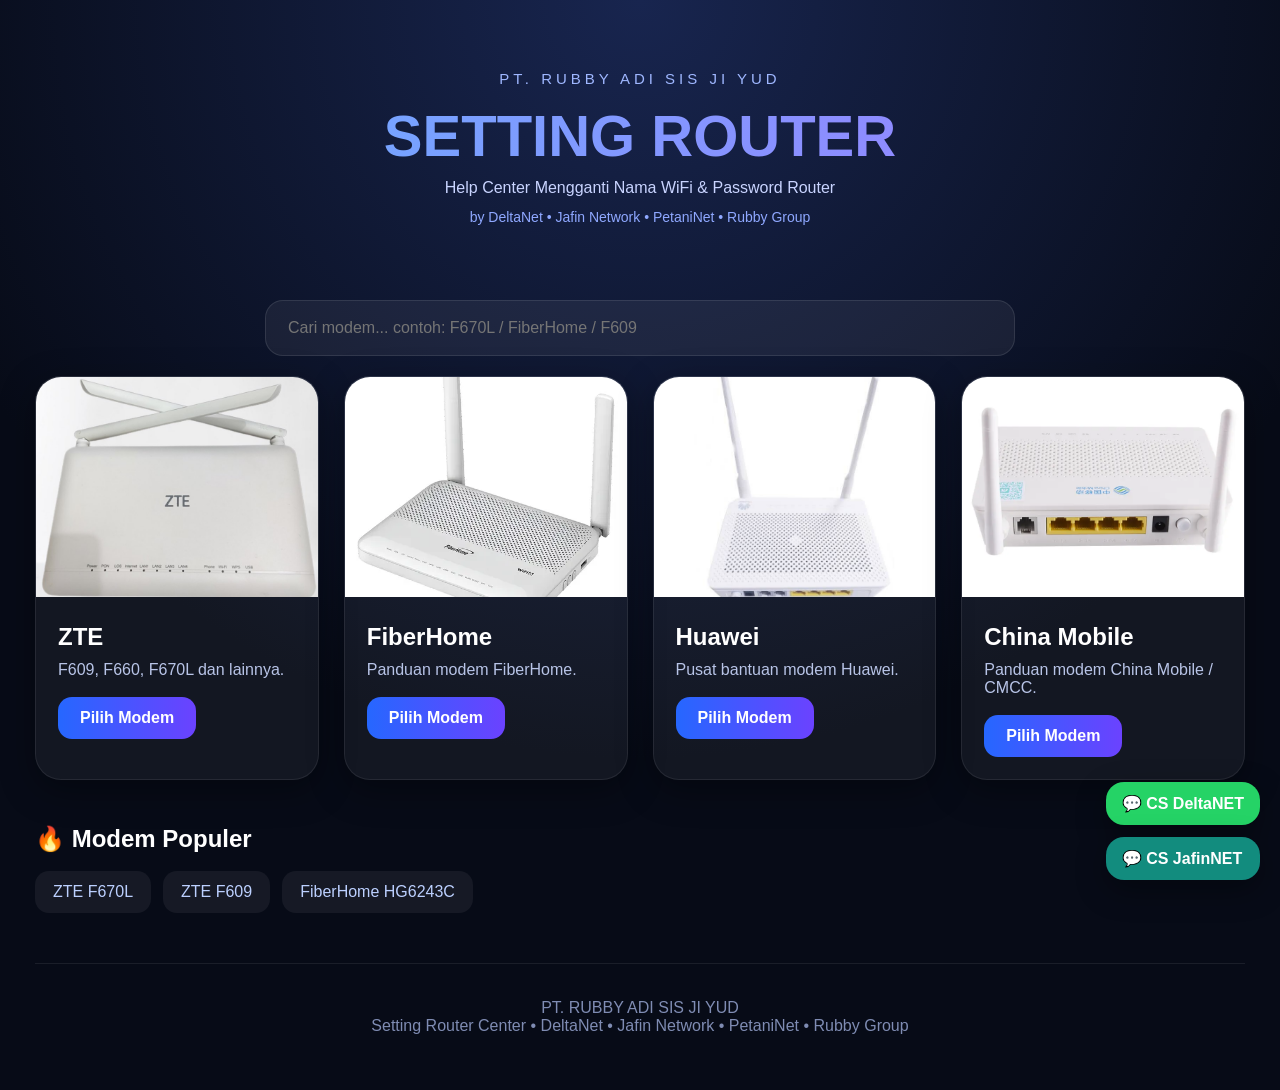
==== index.html @ 191fe4ec "Add files via upload" ====
<!doctype html>
<html lang="id">
  <head>
    <meta charset="UTF-8" />
    <meta name="viewport" content="width=device-width, initial-scale=1.0" />
    <title>SETTING ROUTER | Help Center</title>

    <style>
      * {
        margin: 0;
        padding: 0;
        box-sizing: border-box;
        font-family:
          Segoe UI,
          sans-serif;
      }

      body {
        background: #070b17;
        color: #fff;
        background-image: radial-gradient(circle at top, #18254f, #070b17 60%);
      }

      .header {
        text-align: center;
        padding: 70px 20px 35px;
      }

      .company {
        font-size: 15px;
        letter-spacing: 4px;
        color: #9fb7ff;
        margin-bottom: 15px;
      }

      .hero {
        font-size: 58px;
        font-weight: 800;
        background: linear-gradient(90deg, #66b3ff, #9f7bff);
        -webkit-background-clip: text;
        -webkit-text-fill-color: transparent;
      }

      .sub {
        color: #c9d4ff;
        margin-top: 10px;
      }
      .brandby {
        color: #8fa8ff;
        font-size: 14px;
        margin-top: 12px;
      }

      .container {
        max-width: 1250px;
        margin: auto;
        padding: 20px;
      }

      .searchbox {
        max-width: 750px;
        margin: 20px auto;
      }
      .searchbox input {
        width: 100%;
        padding: 18px 22px;
        border-radius: 18px;
        border: 1px solid rgba(255, 255, 255, 0.1);
        background: rgba(255, 255, 255, 0.06);
        color: #fff;
        font-size: 16px;
        outline: none;
      }

      .results {
        max-width: 750px;
        margin: 15px auto 35px;
        display: none;
        background: rgba(255, 255, 255, 0.05);
        border-radius: 20px;
        overflow: hidden;
      }
      .result-item {
        padding: 16px 20px;
        border-bottom: 1px solid rgba(255, 255, 255, 0.08);
      }
      .result-item a {
        color: #fff;
        text-decoration: none;
      }

      .cards {
        display: grid;
        grid-template-columns: repeat(auto-fit, minmax(260px, 1fr));
        gap: 25px;
      }

      .card {
        background: rgba(255, 255, 255, 0.05);
        border: 1px solid rgba(255, 255, 255, 0.08);
        border-radius: 26px;
        overflow: hidden;
        transition: 0.35s;
        box-shadow: 0 10px 35px rgba(0, 0, 0, 0.35);
      }
      .card:hover {
        transform: translateY(-8px);
      }

      .card img {
        width: 100%;
        height: 220px;
        object-fit: cover;
      }

      .content {
        padding: 22px;
      }
      .content h3 {
        font-size: 24px;
        margin-bottom: 10px;
      }
      .content p {
        color: #b8c4e7;
        margin-bottom: 18px;
      }

      .btn {
        display: inline-block;
        padding: 12px 22px;
        border-radius: 14px;
        color: #fff;
        text-decoration: none;
        background: linear-gradient(90deg, #2667ff, #6b42ff);
        font-weight: 700;
      }

      .popular {
        margin: 45px 0;
      }
      .popular h2 {
        margin-bottom: 18px;
      }
      .popular-list {
        display: flex;
        flex-wrap: wrap;
        gap: 12px;
      }
      .tag {
        padding: 12px 18px;
        background: rgba(255, 255, 255, 0.06);
        border-radius: 14px;
        color: #bcd0ff;
      }

      .footer {
        margin-top: 50px;
        text-align: center;
        padding: 35px;
        color: #7f8cb3;
        border-top: 1px solid rgba(255, 255, 255, 0.08);
      }
    </style>
  </head>
  <body>
    <div class="header">
      <div class="company">PT. RUBBY ADI SIS JI YUD</div>
      <div class="hero">SETTING ROUTER</div>
      <div class="sub">Help Center Mengganti Nama WiFi & Password Router</div>
      <div class="brandby">
        by DeltaNet • Jafin Network • PetaniNet • Rubby Group
      </div>
    </div>

    <div class="container">
      <div class="searchbox">
        <input
          type="text"
          id="globalSearch"
          placeholder="Cari modem... contoh: F670L / FiberHome / F609"
        />
      </div>

      <div class="results" id="results"></div>

      <div class="cards">
        <div class="card">
          <img src="images/ZTE-ZXHN-F609.jpg" />
          <div class="content">
            <h3>ZTE</h3>
            <p>F609, F660, F670L dan lainnya.</p>
            <a class="btn" href="zte.html">Pilih Modem</a>
          </div>
        </div>

        <div class="card">
          <img src="images/fiberhome.png" />
          <div class="content">
            <h3>FiberHome</h3>
            <p>Panduan modem FiberHome.</p>
            <a class="btn" href="fiberhome.html">Pilih Modem</a>
          </div>
        </div>

        <div class="card">
          <img src="images/huawei.png" />
          <div class="content">
            <h3>Huawei</h3>
            <p>Pusat bantuan modem Huawei.</p>
            <a class="btn" href="huawei.html">Pilih Modem</a>
          </div>
        </div>

        <div class="card">
          <img src="images/chinamobile.png" />
          <div class="content">
            <h3>China Mobile</h3>
            <p>Panduan modem China Mobile / CMCC.</p>
            <a class="btn" href="chinamobile.html">Pilih Modem</a>
          </div>
        </div>
      </div>

      <div class="popular">
        <h2>🔥 Modem Populer</h2>
        <div class="popular-list">
          <div class="tag">ZTE F670L</div>
          <div class="tag">ZTE F609</div>
          <div class="tag">FiberHome HG6243C</div>
        </div>
      </div>

      <div class="footer">
        <p>PT. RUBBY ADI SIS JI YUD</p>
        <p>
          Setting Router Center • DeltaNet • Jafin Network • PetaniNet • Rubby
          Group
        </p>
      </div>
    </div>

    <script>
      const modems = [
        { brand: "ZTE", model: "F609", link: "zte-f609.html" },
        { brand: "ZTE", model: "F660", link: "zte-f660.html" },
        { brand: "ZTE", model: "F670L", link: "zte670l.html" },
      ];

      const input = document.getElementById("globalSearch");
      const results = document.getElementById("results");

      input.addEventListener("keyup", () => {
        const q = input.value.toLowerCase();
        results.innerHTML = "";

        if (!q) {
          results.style.display = "none";
          return;
        }

        const found = modems.filter((m) =>
          (m.brand + " " + m.model).toLowerCase().includes(q),
        );

        results.style.display = "block";

        if (found.length === 0) {
          results.innerHTML =
            '<div class="result-item">Modem belum tersedia. Hubungi CS WhatsApp.</div>';
          return;
        }

        found.forEach((m) => {
          results.innerHTML += `<div class='result-item'><a href='${m.link}'>${m.brand} ${m.model}</a></div>`;
        });
      });
    </script>

    <script src="floating-wa.js"></script>
  </body>
</html>
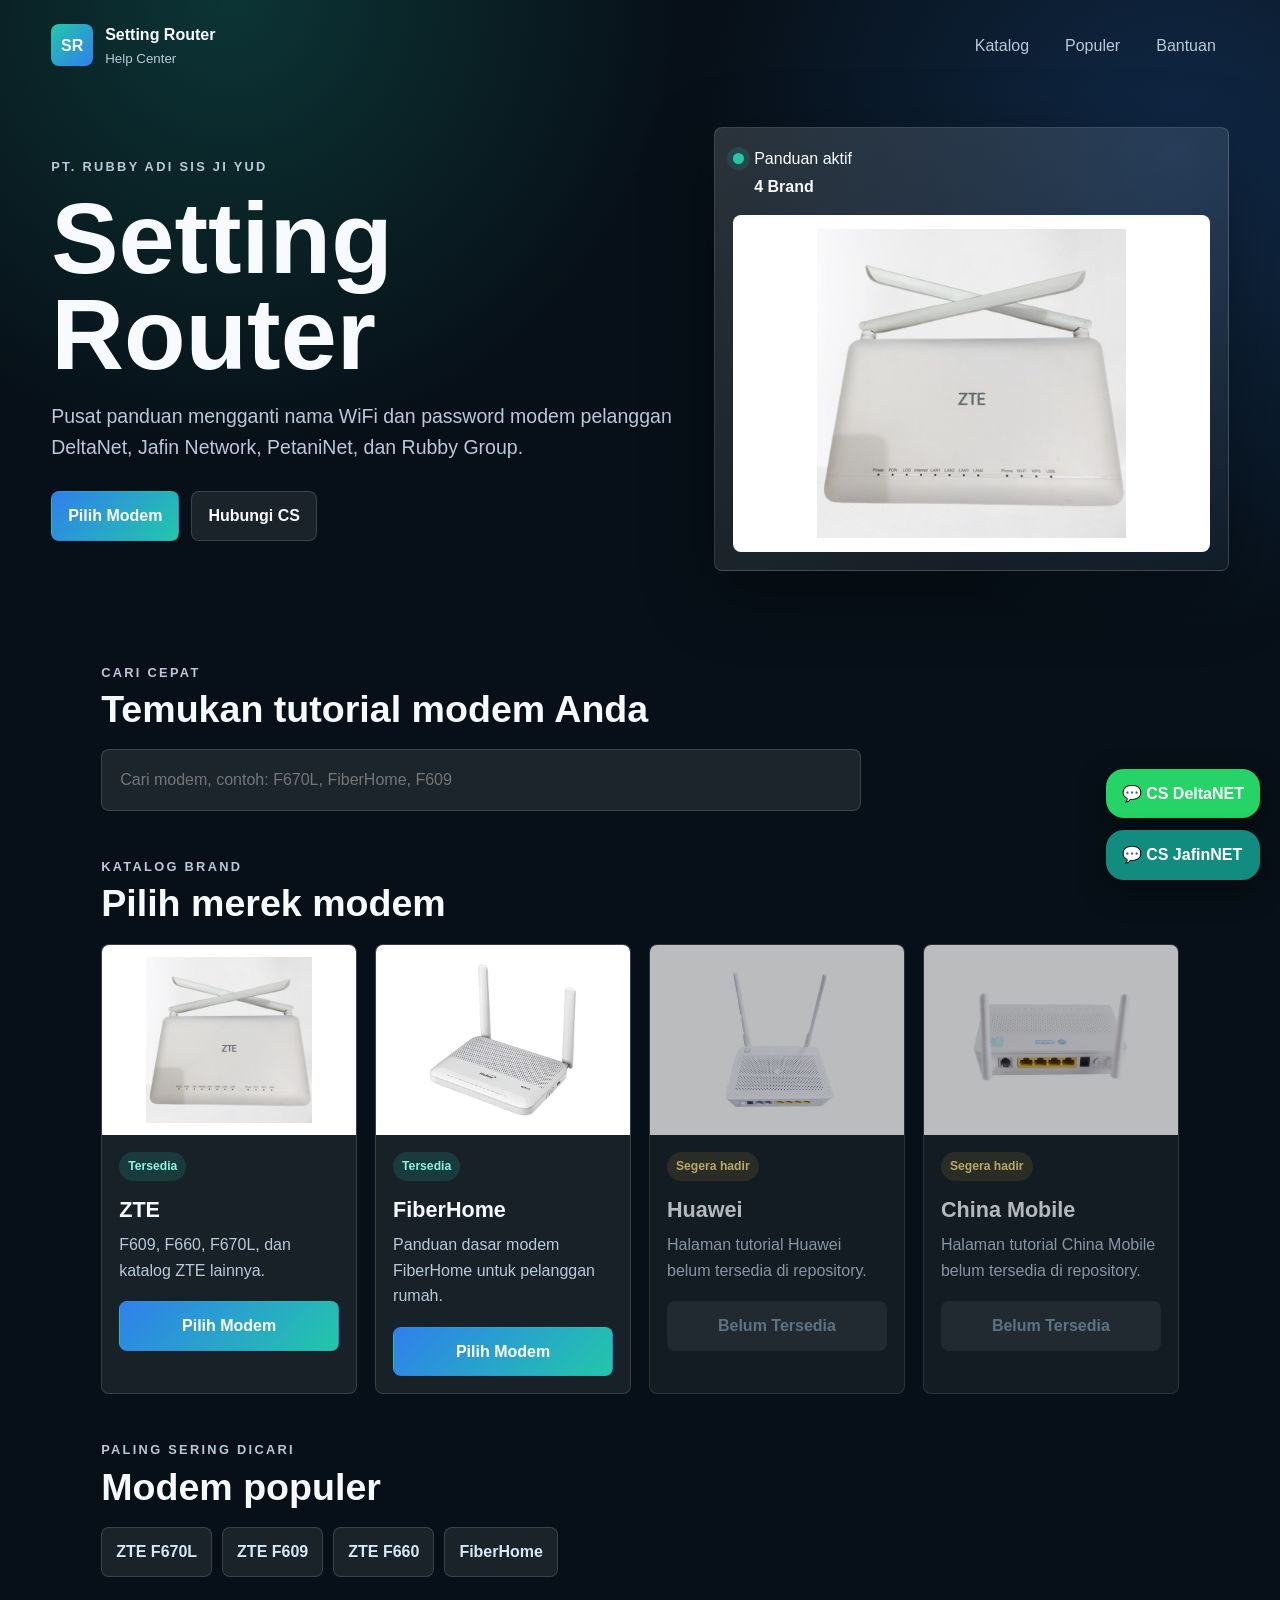
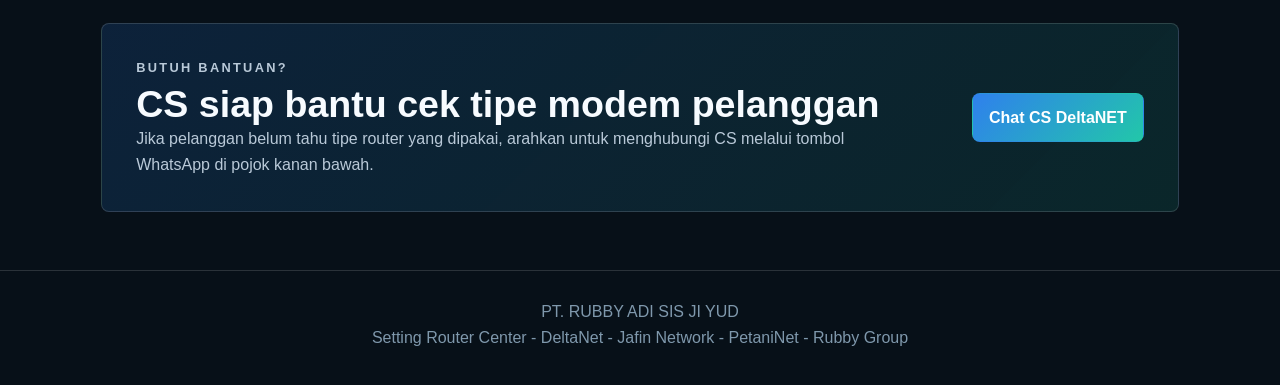
==== commit bca0df77: "Rebuild home index page" ====
--- a/index.html
+++ b/index.html
@@ -1,281 +1,170 @@
-<!doctype html>
-<html lang="id">
-  <head>
-    <meta charset="UTF-8" />
-    <meta name="viewport" content="width=device-width, initial-scale=1.0" />
-    <title>SETTING ROUTER | Help Center</title>
-
-    <style>
-      * {
-        margin: 0;
-        padding: 0;
-        box-sizing: border-box;
-        font-family:
-          Segoe UI,
-          sans-serif;
-      }
-
-      body {
-        background: #070b17;
-        color: #fff;
-        background-image: radial-gradient(circle at top, #18254f, #070b17 60%);
-      }
-
-      .header {
-        text-align: center;
-        padding: 70px 20px 35px;
-      }
-
-      .company {
-        font-size: 15px;
-        letter-spacing: 4px;
-        color: #9fb7ff;
-        margin-bottom: 15px;
-      }
-
-      .hero {
-        font-size: 58px;
-        font-weight: 800;
-        background: linear-gradient(90deg, #66b3ff, #9f7bff);
-        -webkit-background-clip: text;
-        -webkit-text-fill-color: transparent;
-      }
-
-      .sub {
-        color: #c9d4ff;
-        margin-top: 10px;
-      }
-      .brandby {
-        color: #8fa8ff;
-        font-size: 14px;
-        margin-top: 12px;
-      }
-
-      .container {
-        max-width: 1250px;
-        margin: auto;
-        padding: 20px;
-      }
-
-      .searchbox {
-        max-width: 750px;
-        margin: 20px auto;
-      }
-      .searchbox input {
-        width: 100%;
-        padding: 18px 22px;
-        border-radius: 18px;
-        border: 1px solid rgba(255, 255, 255, 0.1);
-        background: rgba(255, 255, 255, 0.06);
-        color: #fff;
-        font-size: 16px;
-        outline: none;
-      }
-
-      .results {
-        max-width: 750px;
-        margin: 15px auto 35px;
-        display: none;
-        background: rgba(255, 255, 255, 0.05);
-        border-radius: 20px;
-        overflow: hidden;
-      }
-      .result-item {
-        padding: 16px 20px;
-        border-bottom: 1px solid rgba(255, 255, 255, 0.08);
-      }
-      .result-item a {
-        color: #fff;
-        text-decoration: none;
-      }
-
-      .cards {
-        display: grid;
-        grid-template-columns: repeat(auto-fit, minmax(260px, 1fr));
-        gap: 25px;
-      }
-
-      .card {
-        background: rgba(255, 255, 255, 0.05);
-        border: 1px solid rgba(255, 255, 255, 0.08);
-        border-radius: 26px;
-        overflow: hidden;
-        transition: 0.35s;
-        box-shadow: 0 10px 35px rgba(0, 0, 0, 0.35);
-      }
-      .card:hover {
-        transform: translateY(-8px);
-      }
-
-      .card img {
-        width: 100%;
-        height: 220px;
-        object-fit: cover;
-      }
-
-      .content {
-        padding: 22px;
-      }
-      .content h3 {
-        font-size: 24px;
-        margin-bottom: 10px;
-      }
-      .content p {
-        color: #b8c4e7;
-        margin-bottom: 18px;
-      }
-
-      .btn {
-        display: inline-block;
-        padding: 12px 22px;
-        border-radius: 14px;
-        color: #fff;
-        text-decoration: none;
-        background: linear-gradient(90deg, #2667ff, #6b42ff);
-        font-weight: 700;
-      }
-
-      .popular {
-        margin: 45px 0;
-      }
-      .popular h2 {
-        margin-bottom: 18px;
-      }
-      .popular-list {
-        display: flex;
-        flex-wrap: wrap;
-        gap: 12px;
-      }
-      .tag {
-        padding: 12px 18px;
-        background: rgba(255, 255, 255, 0.06);
-        border-radius: 14px;
-        color: #bcd0ff;
-      }
-
-      .footer {
-        margin-top: 50px;
-        text-align: center;
-        padding: 35px;
-        color: #7f8cb3;
-        border-top: 1px solid rgba(255, 255, 255, 0.08);
-      }
-    </style>
-  </head>
-  <body>
-    <div class="header">
-      <div class="company">PT. RUBBY ADI SIS JI YUD</div>
-      <div class="hero">SETTING ROUTER</div>
-      <div class="sub">Help Center Mengganti Nama WiFi & Password Router</div>
-      <div class="brandby">
-        by DeltaNet • Jafin Network • PetaniNet • Rubby Group
-      </div>
-    </div>
-
-    <div class="container">
-      <div class="searchbox">
-        <input
-          type="text"
-          id="globalSearch"
-          placeholder="Cari modem... contoh: F670L / FiberHome / F609"
-        />
-      </div>
-
-      <div class="results" id="results"></div>
-
-      <div class="cards">
-        <div class="card">
-          <img src="images/ZTE-ZXHN-F609.jpg" />
-          <div class="content">
-            <h3>ZTE</h3>
-            <p>F609, F660, F670L dan lainnya.</p>
-            <a class="btn" href="zte.html">Pilih Modem</a>
-          </div>
-        </div>
-
-        <div class="card">
-          <img src="images/fiberhome.png" />
-          <div class="content">
-            <h3>FiberHome</h3>
-            <p>Panduan modem FiberHome.</p>
-            <a class="btn" href="fiberhome.html">Pilih Modem</a>
-          </div>
-        </div>
-
-        <div class="card">
-          <img src="images/huawei.png" />
-          <div class="content">
-            <h3>Huawei</h3>
-            <p>Pusat bantuan modem Huawei.</p>
-            <a class="btn" href="huawei.html">Pilih Modem</a>
-          </div>
-        </div>
-
-        <div class="card">
-          <img src="images/chinamobile.png" />
-          <div class="content">
-            <h3>China Mobile</h3>
-            <p>Panduan modem China Mobile / CMCC.</p>
-            <a class="btn" href="chinamobile.html">Pilih Modem</a>
-          </div>
-        </div>
-      </div>
-
-      <div class="popular">
-        <h2>🔥 Modem Populer</h2>
-        <div class="popular-list">
-          <div class="tag">ZTE F670L</div>
-          <div class="tag">ZTE F609</div>
-          <div class="tag">FiberHome HG6243C</div>
-        </div>
-      </div>
-
-      <div class="footer">
-        <p>PT. RUBBY ADI SIS JI YUD</p>
-        <p>
-          Setting Router Center • DeltaNet • Jafin Network • PetaniNet • Rubby
-          Group
-        </p>
-      </div>
-    </div>
-
-    <script>
-      const modems = [
-        { brand: "ZTE", model: "F609", link: "zte-f609.html" },
-        { brand: "ZTE", model: "F660", link: "zte-f660.html" },
-        { brand: "ZTE", model: "F670L", link: "zte670l.html" },
-      ];
-
-      const input = document.getElementById("globalSearch");
-      const results = document.getElementById("results");
-
-      input.addEventListener("keyup", () => {
-        const q = input.value.toLowerCase();
-        results.innerHTML = "";
-
-        if (!q) {
-          results.style.display = "none";
-          return;
-        }
-
-        const found = modems.filter((m) =>
-          (m.brand + " " + m.model).toLowerCase().includes(q),
-        );
-
-        results.style.display = "block";
-
-        if (found.length === 0) {
-          results.innerHTML =
-            '<div class="result-item">Modem belum tersedia. Hubungi CS WhatsApp.</div>';
-          return;
-        }
-
-        found.forEach((m) => {
-          results.innerHTML += `<div class='result-item'><a href='${m.link}'>${m.brand} ${m.model}</a></div>`;
-        });
-      });
-    </script>
-
-    <script src="floating-wa.js"></script>
-  </body>
-</html>
+<!doctype html>
+<html lang="id">
+  <head>
+    <meta charset="UTF-8" />
+    <meta name="viewport" content="width=device-width, initial-scale=1.0" />
+    <meta
+      name="description"
+      content="Help center setting router untuk mengganti nama WiFi dan password modem pelanggan DeltaNet, Jafin Network, PetaniNet, dan Rubby Group."
+    />
+    <title>Setting Router | Help Center</title>
+    <link rel="manifest" href="manifest.json" />
+    <link rel="stylesheet" href="assets/css/style.css" />
+  </head>
+  <body>
+    <header class="site-header">
+      <nav class="topbar" aria-label="Navigasi utama">
+        <a class="brand" href="index.html" aria-label="Setting Router Home">
+          <span class="brand-mark">SR</span>
+          <span>
+            <strong>Setting Router</strong>
+            <small>Help Center</small>
+          </span>
+        </a>
+        <div class="nav-links">
+          <a href="#katalog">Katalog</a>
+          <a href="#populer">Populer</a>
+          <a href="#bantuan">Bantuan</a>
+        </div>
+      </nav>
+
+      <section class="hero-section">
+        <div class="hero-copy">
+          <p class="eyebrow">PT. RUBBY ADI SIS JI YUD</p>
+          <h1>Setting Router</h1>
+          <p class="hero-text">
+            Pusat panduan mengganti nama WiFi dan password modem pelanggan
+            DeltaNet, Jafin Network, PetaniNet, dan Rubby Group.
+          </p>
+          <div class="hero-actions">
+            <a class="btn primary" href="#katalog">Pilih Modem</a>
+            <a class="btn secondary" href="#bantuan">Hubungi CS</a>
+          </div>
+        </div>
+
+        <div class="hero-panel" aria-label="Ringkasan layanan">
+          <div class="status-card">
+            <span class="status-dot"></span>
+            <span>Panduan aktif</span>
+            <strong>4 Brand</strong>
+          </div>
+          <div class="router-preview">
+            <img src="images/ZTE-ZXHN-F609.jpg" alt="Modem ZTE F609" />
+          </div>
+        </div>
+      </section>
+    </header>
+
+    <main class="container">
+      <section class="search-section" aria-label="Cari modem">
+        <div class="section-heading">
+          <p class="eyebrow">Cari cepat</p>
+          <h2>Temukan tutorial modem Anda</h2>
+        </div>
+        <div class="searchbox">
+          <input
+            type="search"
+            id="globalSearch"
+            placeholder="Cari modem, contoh: F670L, FiberHome, F609"
+            autocomplete="off"
+          />
+        </div>
+        <div class="results" id="results" aria-live="polite"></div>
+      </section>
+
+      <section class="catalog-section" id="katalog">
+        <div class="section-heading">
+          <p class="eyebrow">Katalog brand</p>
+          <h2>Pilih merek modem</h2>
+        </div>
+
+        <div class="cards">
+          <article class="card">
+            <img src="images/ZTE-ZXHN-F609.jpg" alt="Modem ZTE" />
+            <div class="content">
+              <span class="pill available">Tersedia</span>
+              <h3>ZTE</h3>
+              <p>F609, F660, F670L, dan katalog ZTE lainnya.</p>
+              <a class="btn card-btn" href="zte.html">Pilih Modem</a>
+            </div>
+          </article>
+
+          <article class="card">
+            <img src="images/fiberhome.png" alt="Modem FiberHome" />
+            <div class="content">
+              <span class="pill available">Tersedia</span>
+              <h3>FiberHome</h3>
+              <p>Panduan dasar modem FiberHome untuk pelanggan rumah.</p>
+              <a class="btn card-btn" href="fiberhome.html">Pilih Modem</a>
+            </div>
+          </article>
+
+          <article class="card muted">
+            <img src="images/huawei.png" alt="Modem Huawei" />
+            <div class="content">
+              <span class="pill pending">Segera hadir</span>
+              <h3>Huawei</h3>
+              <p>Halaman tutorial Huawei belum tersedia di repository.</p>
+              <button class="btn card-btn disabled" type="button" disabled>
+                Belum Tersedia
+              </button>
+            </div>
+          </article>
+
+          <article class="card muted">
+            <img src="images/chinamobile.png" alt="Modem China Mobile" />
+            <div class="content">
+              <span class="pill pending">Segera hadir</span>
+              <h3>China Mobile</h3>
+              <p>Halaman tutorial China Mobile belum tersedia di repository.</p>
+              <button class="btn card-btn disabled" type="button" disabled>
+                Belum Tersedia
+              </button>
+            </div>
+          </article>
+        </div>
+      </section>
+
+      <section class="popular" id="populer">
+        <div class="section-heading">
+          <p class="eyebrow">Paling sering dicari</p>
+          <h2>Modem populer</h2>
+        </div>
+        <div class="popular-list">
+          <a class="tag" href="zte670l.html">ZTE F670L</a>
+          <a class="tag" href="zte-f609.html">ZTE F609</a>
+          <a class="tag" href="zte-f660.html">ZTE F660</a>
+          <a class="tag" href="fiberhome.html">FiberHome</a>
+        </div>
+      </section>
+
+      <section class="help-section" id="bantuan">
+        <div>
+          <p class="eyebrow">Butuh bantuan?</p>
+          <h2>CS siap bantu cek tipe modem pelanggan</h2>
+          <p>
+            Jika pelanggan belum tahu tipe router yang dipakai, arahkan untuk
+            menghubungi CS melalui tombol WhatsApp di pojok kanan bawah.
+          </p>
+        </div>
+        <a
+          class="btn primary"
+          href="https://wa.me/6285850102226?text=halo%20admin%2C%20saya%20butuh%20bantuan%20tatacara%20ganti%20nama%2Fpassword%20wifi%2C%20router%20apakah%20yang%20saya%20pakai%20sekarang%3F"
+          target="_blank"
+          rel="noopener"
+        >
+          Chat CS DeltaNET
+        </a>
+      </section>
+    </main>
+
+    <footer class="footer">
+      <p>PT. RUBBY ADI SIS JI YUD</p>
+      <p>Setting Router Center - DeltaNet - Jafin Network - PetaniNet - Rubby Group</p>
+    </footer>
+
+    <script src="assets/js/modem-data.js"></script>
+    <script src="assets/js/app.js"></script>
+    <script src="floating-wa.js"></script>
+  </body>
+</html>
--- a/assets/css/style.css
+++ b/assets/css/style.css
@@ -0,0 +1,432 @@
+:root {
+  color-scheme: dark;
+  --bg: #071018;
+  --panel: rgba(255, 255, 255, 0.07);
+  --panel-strong: rgba(255, 255, 255, 0.12);
+  --line: rgba(255, 255, 255, 0.14);
+  --text: #f7fbff;
+  --muted: #b9c9d8;
+  --soft: #7f98ac;
+  --blue: #2f80ed;
+  --cyan: #22c7a9;
+  --yellow: #f2c94c;
+  --shadow: 0 20px 70px rgba(0, 0, 0, 0.34);
+}
+
+* {
+  box-sizing: border-box;
+  margin: 0;
+  padding: 0;
+}
+
+html {
+  scroll-behavior: smooth;
+}
+
+body {
+  min-height: 100vh;
+  background:
+    radial-gradient(circle at 18% 0%, rgba(34, 199, 169, 0.2), transparent 28rem),
+    radial-gradient(circle at 92% 8%, rgba(47, 128, 237, 0.22), transparent 30rem),
+    var(--bg);
+  color: var(--text);
+  font-family: "Segoe UI", Arial, sans-serif;
+  line-height: 1.6;
+}
+
+a {
+  color: inherit;
+  text-decoration: none;
+}
+
+button,
+input {
+  font: inherit;
+}
+
+.site-header {
+  padding: 22px clamp(18px, 4vw, 54px) 28px;
+}
+
+.topbar {
+  align-items: center;
+  display: flex;
+  justify-content: space-between;
+  gap: 18px;
+  margin: 0 auto;
+  max-width: 1180px;
+}
+
+.brand {
+  align-items: center;
+  display: inline-flex;
+  gap: 12px;
+}
+
+.brand-mark {
+  align-items: center;
+  background: linear-gradient(135deg, var(--cyan), var(--blue));
+  border-radius: 8px;
+  display: inline-flex;
+  font-weight: 800;
+  height: 42px;
+  justify-content: center;
+  width: 42px;
+}
+
+.brand strong,
+.brand small {
+  display: block;
+}
+
+.brand small,
+.nav-links a,
+.eyebrow {
+  color: var(--muted);
+}
+
+.nav-links {
+  display: flex;
+  gap: 10px;
+}
+
+.nav-links a {
+  border: 1px solid transparent;
+  border-radius: 8px;
+  padding: 9px 12px;
+}
+
+.nav-links a:hover {
+  background: var(--panel);
+  border-color: var(--line);
+  color: var(--text);
+}
+
+.hero-section {
+  align-items: center;
+  display: grid;
+  gap: 34px;
+  grid-template-columns: minmax(0, 1.1fr) minmax(280px, 0.9fr);
+  margin: 58px auto 0;
+  max-width: 1180px;
+}
+
+.eyebrow {
+  font-size: 0.8rem;
+  font-weight: 800;
+  letter-spacing: 0.18em;
+  text-transform: uppercase;
+}
+
+.hero-copy h1 {
+  font-size: clamp(3rem, 8vw, 6.3rem);
+  line-height: 0.95;
+  margin: 14px 0 18px;
+}
+
+.hero-text {
+  color: var(--muted);
+  font-size: clamp(1rem, 2vw, 1.22rem);
+  max-width: 700px;
+}
+
+.hero-actions {
+  display: flex;
+  flex-wrap: wrap;
+  gap: 12px;
+  margin-top: 28px;
+}
+
+.btn {
+  align-items: center;
+  border: 1px solid transparent;
+  border-radius: 8px;
+  cursor: pointer;
+  display: inline-flex;
+  font-weight: 800;
+  justify-content: center;
+  min-height: 44px;
+  padding: 11px 16px;
+}
+
+.btn.primary,
+.btn.card-btn {
+  background: linear-gradient(135deg, var(--blue), var(--cyan));
+  color: #fff;
+}
+
+.btn.secondary {
+  background: rgba(255, 255, 255, 0.08);
+  border-color: var(--line);
+}
+
+.btn.disabled {
+  background: rgba(255, 255, 255, 0.09);
+  color: var(--soft);
+  cursor: not-allowed;
+}
+
+.hero-panel {
+  background: linear-gradient(145deg, rgba(255, 255, 255, 0.14), rgba(255, 255, 255, 0.04));
+  border: 1px solid var(--line);
+  border-radius: 8px;
+  box-shadow: var(--shadow);
+  padding: 18px;
+}
+
+.status-card {
+  align-items: center;
+  display: grid;
+  gap: 2px 10px;
+  grid-template-columns: auto 1fr;
+  margin-bottom: 16px;
+}
+
+.status-card strong {
+  grid-column: 2;
+}
+
+.status-dot {
+  background: var(--cyan);
+  border-radius: 999px;
+  box-shadow: 0 0 0 6px rgba(34, 199, 169, 0.14);
+  height: 11px;
+  width: 11px;
+}
+
+.router-preview {
+  background: #fff;
+  border-radius: 8px;
+  padding: 14px;
+}
+
+.router-preview img,
+.card img {
+  display: block;
+  width: 100%;
+}
+
+.router-preview img {
+  aspect-ratio: 16 / 11;
+  object-fit: contain;
+}
+
+.container {
+  margin: 0 auto;
+  max-width: 1180px;
+  padding: 18px clamp(18px, 4vw, 54px) 0;
+}
+
+.search-section,
+.catalog-section,
+.popular,
+.help-section {
+  margin-top: 46px;
+}
+
+.section-heading {
+  margin-bottom: 18px;
+}
+
+.section-heading h2,
+.help-section h2 {
+  font-size: clamp(1.55rem, 3vw, 2.35rem);
+  line-height: 1.15;
+  margin-top: 5px;
+}
+
+.searchbox {
+  max-width: 760px;
+}
+
+.searchbox input {
+  background: rgba(255, 255, 255, 0.09);
+  border: 1px solid var(--line);
+  border-radius: 8px;
+  color: #fff;
+  outline: none;
+  padding: 17px 18px;
+  width: 100%;
+}
+
+.searchbox input:focus {
+  border-color: rgba(34, 199, 169, 0.72);
+  box-shadow: 0 0 0 4px rgba(34, 199, 169, 0.12);
+}
+
+.results {
+  background: rgba(255, 255, 255, 0.08);
+  border: 1px solid var(--line);
+  border-radius: 8px;
+  display: none;
+  margin-top: 12px;
+  max-width: 760px;
+  overflow: hidden;
+}
+
+.result-item {
+  border-bottom: 1px solid var(--line);
+}
+
+.result-item:last-child {
+  border-bottom: 0;
+}
+
+.result-item a,
+.result-item span {
+  display: block;
+  padding: 14px 16px;
+}
+
+.result-item a:hover {
+  background: var(--panel-strong);
+}
+
+.cards {
+  display: grid;
+  gap: 18px;
+  grid-template-columns: repeat(4, minmax(0, 1fr));
+}
+
+.card {
+  background: var(--panel);
+  border: 1px solid var(--line);
+  border-radius: 8px;
+  overflow: hidden;
+}
+
+.card.muted {
+  opacity: 0.72;
+}
+
+.card img {
+  aspect-ratio: 4 / 3;
+  background: #fff;
+  object-fit: contain;
+  padding: 12px;
+}
+
+.content {
+  padding: 17px;
+}
+
+.content h3 {
+  font-size: 1.35rem;
+  margin: 12px 0 4px;
+}
+
+.content p,
+.help-section p {
+  color: var(--muted);
+}
+
+.card-btn {
+  margin-top: 18px;
+  width: 100%;
+}
+
+.pill {
+  border-radius: 999px;
+  display: inline-flex;
+  font-size: 0.76rem;
+  font-weight: 800;
+  padding: 5px 9px;
+}
+
+.pill.available {
+  background: rgba(34, 199, 169, 0.16);
+  color: #8ff3de;
+}
+
+.pill.pending {
+  background: rgba(242, 201, 76, 0.14);
+  color: #ffe08a;
+}
+
+.popular-list {
+  display: flex;
+  flex-wrap: wrap;
+  gap: 10px;
+}
+
+.tag {
+  background: rgba(255, 255, 255, 0.08);
+  border: 1px solid var(--line);
+  border-radius: 8px;
+  color: #d7e7f5;
+  font-weight: 700;
+  padding: 11px 14px;
+}
+
+.tag:hover {
+  background: var(--panel-strong);
+}
+
+.help-section {
+  align-items: center;
+  background: linear-gradient(135deg, rgba(47, 128, 237, 0.16), rgba(34, 199, 169, 0.12));
+  border: 1px solid var(--line);
+  border-radius: 8px;
+  display: flex;
+  gap: 18px;
+  justify-content: space-between;
+  padding: clamp(20px, 4vw, 34px);
+}
+
+.help-section p {
+  max-width: 720px;
+}
+
+.footer {
+  border-top: 1px solid var(--line);
+  color: var(--soft);
+  margin-top: 58px;
+  padding: 28px 18px 34px;
+  text-align: center;
+}
+
+@media (max-width: 980px) {
+  .hero-section {
+    grid-template-columns: 1fr;
+  }
+
+  .cards {
+    grid-template-columns: repeat(2, minmax(0, 1fr));
+  }
+}
+
+@media (max-width: 640px) {
+  .site-header {
+    padding-top: 16px;
+  }
+
+  .topbar,
+  .help-section {
+    align-items: flex-start;
+    flex-direction: column;
+  }
+
+  .nav-links {
+    overflow-x: auto;
+    padding-bottom: 4px;
+    width: 100%;
+  }
+
+  .hero-section {
+    margin-top: 38px;
+  }
+
+  .hero-copy h1 {
+    font-size: clamp(2.8rem, 16vw, 4.6rem);
+  }
+
+  .cards {
+    grid-template-columns: 1fr;
+  }
+
+  .hero-actions,
+  .hero-actions .btn,
+  .help-section .btn {
+    width: 100%;
+  }
+}
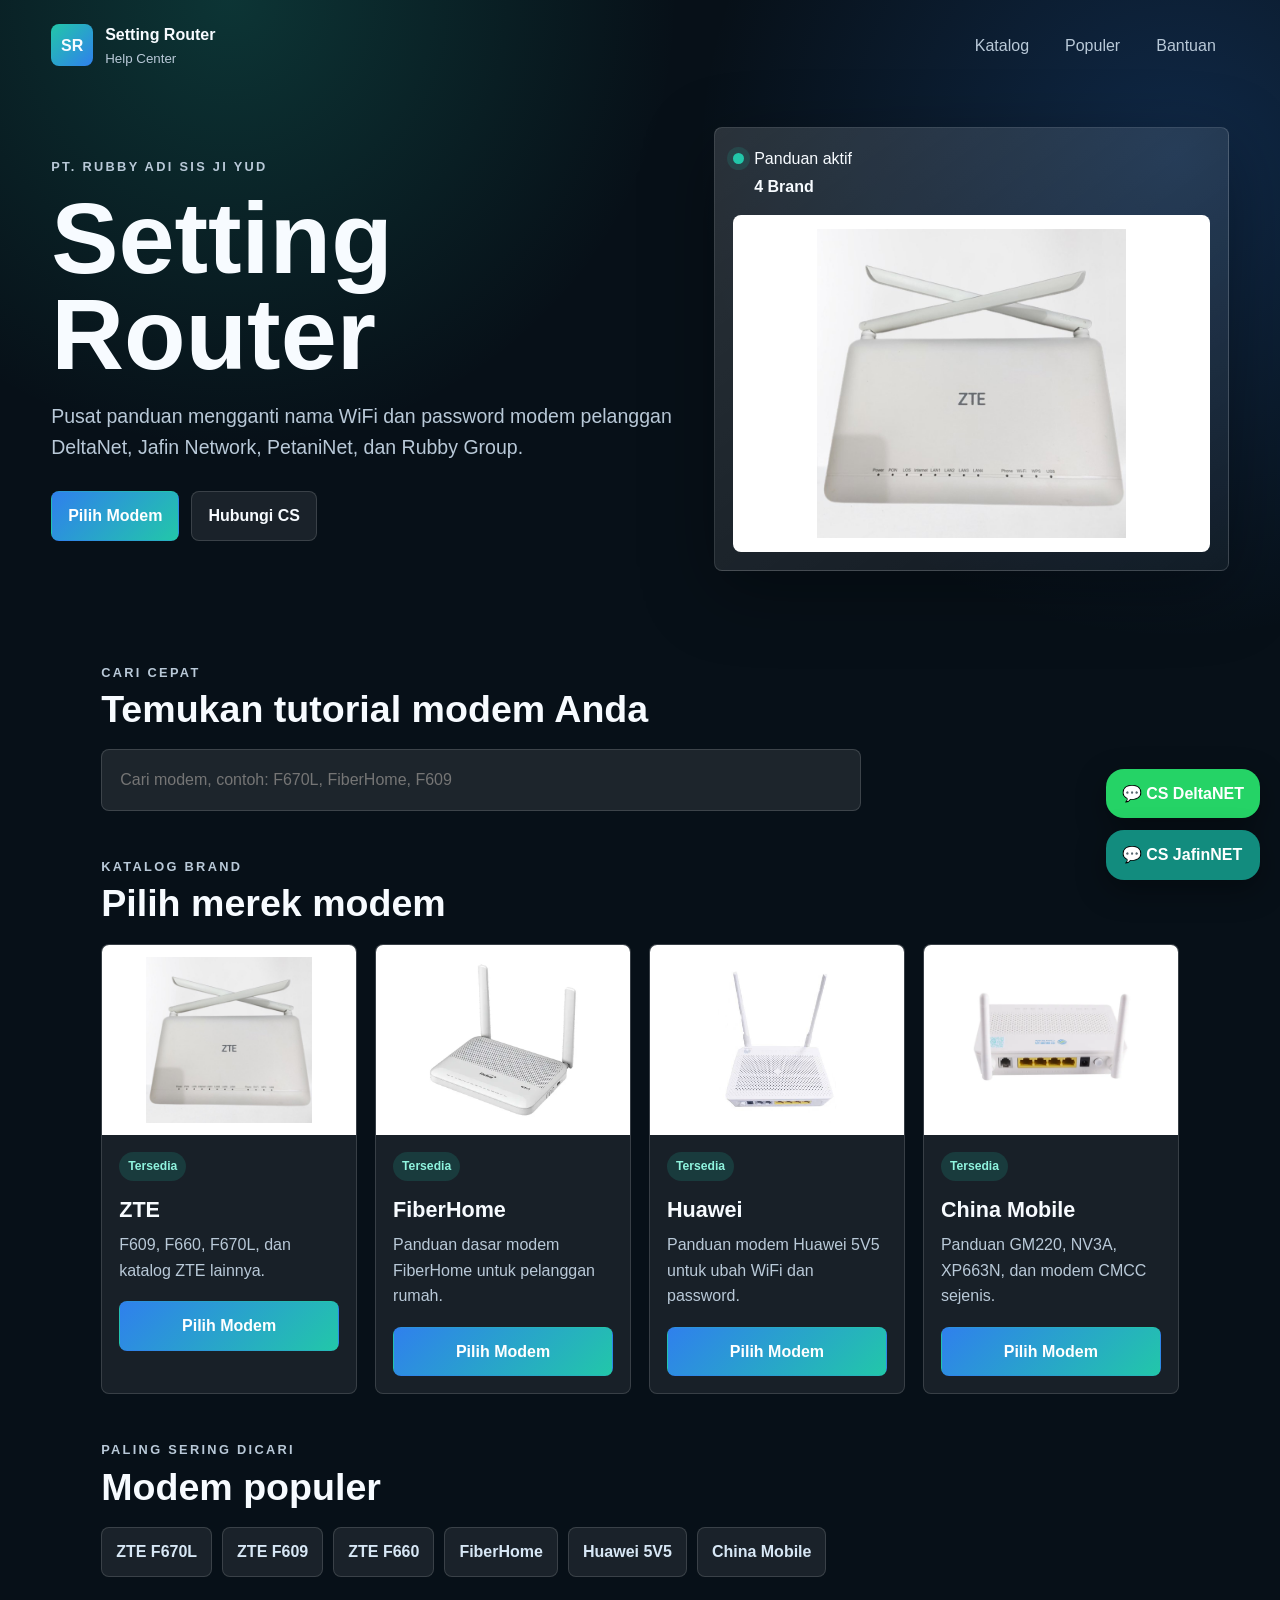
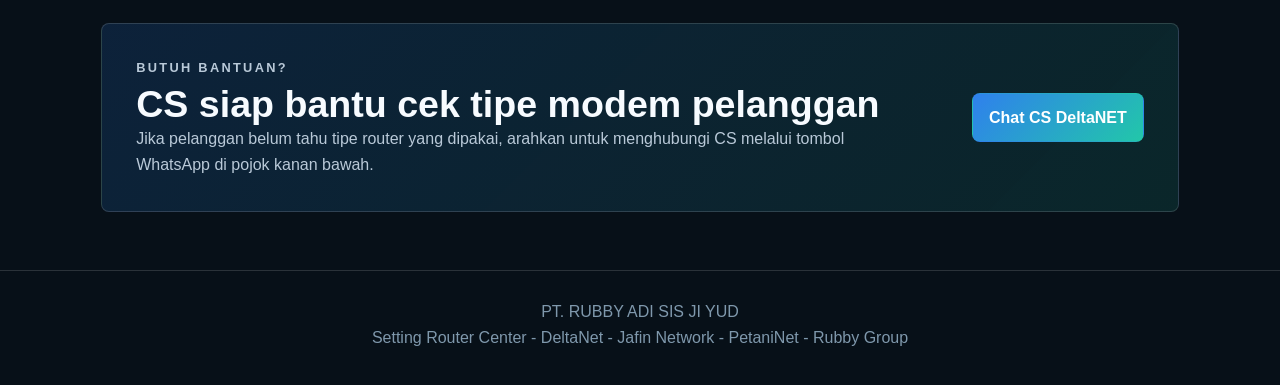
==== commit 6a51ce56: "Add FiberHome Huawei and China Mobile guides" ====
--- a/index.html
+++ b/index.html
@@ -99,27 +99,23 @@
             </div>
           </article>
 
-          <article class="card muted">
+          <article class="card">
             <img src="images/huawei.png" alt="Modem Huawei" />
             <div class="content">
-              <span class="pill pending">Segera hadir</span>
+              <span class="pill available">Tersedia</span>
               <h3>Huawei</h3>
-              <p>Halaman tutorial Huawei belum tersedia di repository.</p>
-              <button class="btn card-btn disabled" type="button" disabled>
-                Belum Tersedia
-              </button>
+              <p>Panduan modem Huawei 5V5 untuk ubah WiFi dan password.</p>
+              <a class="btn card-btn" href="huawei.html">Pilih Modem</a>
             </div>
           </article>
 
-          <article class="card muted">
+          <article class="card">
             <img src="images/chinamobile.png" alt="Modem China Mobile" />
             <div class="content">
-              <span class="pill pending">Segera hadir</span>
+              <span class="pill available">Tersedia</span>
               <h3>China Mobile</h3>
-              <p>Halaman tutorial China Mobile belum tersedia di repository.</p>
-              <button class="btn card-btn disabled" type="button" disabled>
-                Belum Tersedia
-              </button>
+              <p>Panduan GM220, NV3A, XP663N, dan modem CMCC sejenis.</p>
+              <a class="btn card-btn" href="chinamobile.html">Pilih Modem</a>
             </div>
           </article>
         </div>
@@ -135,6 +131,8 @@
           <a class="tag" href="zte-f609.html">ZTE F609</a>
           <a class="tag" href="zte-f660.html">ZTE F660</a>
           <a class="tag" href="fiberhome.html">FiberHome</a>
+          <a class="tag" href="huawei.html">Huawei 5V5</a>
+          <a class="tag" href="chinamobile.html">China Mobile</a>
         </div>
       </section>
 
--- a/assets/css/style.css
+++ b/assets/css/style.css
@@ -377,6 +377,114 @@
   max-width: 720px;
 }
 
+.guide-layout {
+  display: grid;
+  gap: 18px;
+  grid-template-columns: minmax(0, 1fr) 320px;
+  margin-top: 46px;
+}
+
+.guide-card,
+.summary-card {
+  background: var(--panel);
+  border: 1px solid var(--line);
+  border-radius: 8px;
+  padding: clamp(18px, 3vw, 28px);
+}
+
+.summary-card {
+  align-self: start;
+  position: sticky;
+  top: 18px;
+}
+
+.guide-card h2,
+.summary-card h2 {
+  font-size: clamp(1.45rem, 3vw, 2rem);
+  line-height: 1.2;
+  margin-bottom: 12px;
+}
+
+.guide-card p,
+.summary-card p,
+.step p {
+  color: var(--muted);
+}
+
+.device-image,
+.step img {
+  background: #fff;
+  border-radius: 8px;
+  display: block;
+  object-fit: contain;
+  width: 100%;
+}
+
+.device-image {
+  aspect-ratio: 16 / 10;
+  margin-top: 18px;
+  padding: 14px;
+}
+
+.step-list {
+  display: grid;
+  gap: 14px;
+  margin-top: 18px;
+}
+
+.step {
+  background: rgba(255, 255, 255, 0.05);
+  border: 1px solid var(--line);
+  border-radius: 8px;
+  padding: 18px;
+}
+
+.step h3 {
+  align-items: center;
+  display: flex;
+  gap: 10px;
+  margin-bottom: 8px;
+}
+
+.step-number {
+  align-items: center;
+  background: linear-gradient(135deg, var(--blue), var(--cyan));
+  border-radius: 999px;
+  display: inline-flex;
+  flex: 0 0 auto;
+  font-size: 0.9rem;
+  height: 34px;
+  justify-content: center;
+  width: 34px;
+}
+
+.step img {
+  margin-top: 14px;
+  max-height: 520px;
+  padding: 10px;
+}
+
+.info-grid {
+  display: grid;
+  gap: 10px;
+  margin-top: 16px;
+}
+
+.info-box {
+  background: rgba(255, 255, 255, 0.06);
+  border: 1px solid var(--line);
+  border-radius: 8px;
+  padding: 12px;
+}
+
+.info-box span {
+  color: var(--soft);
+  display: block;
+  font-size: 0.82rem;
+  font-weight: 700;
+  margin-bottom: 2px;
+}
+
 .footer {
   border-top: 1px solid var(--line);
   color: var(--soft);
@@ -390,6 +498,14 @@
     grid-template-columns: 1fr;
   }
 
+  .guide-layout {
+    grid-template-columns: 1fr;
+  }
+
+  .summary-card {
+    position: static;
+  }
+
   .cards {
     grid-template-columns: repeat(2, minmax(0, 1fr));
   }
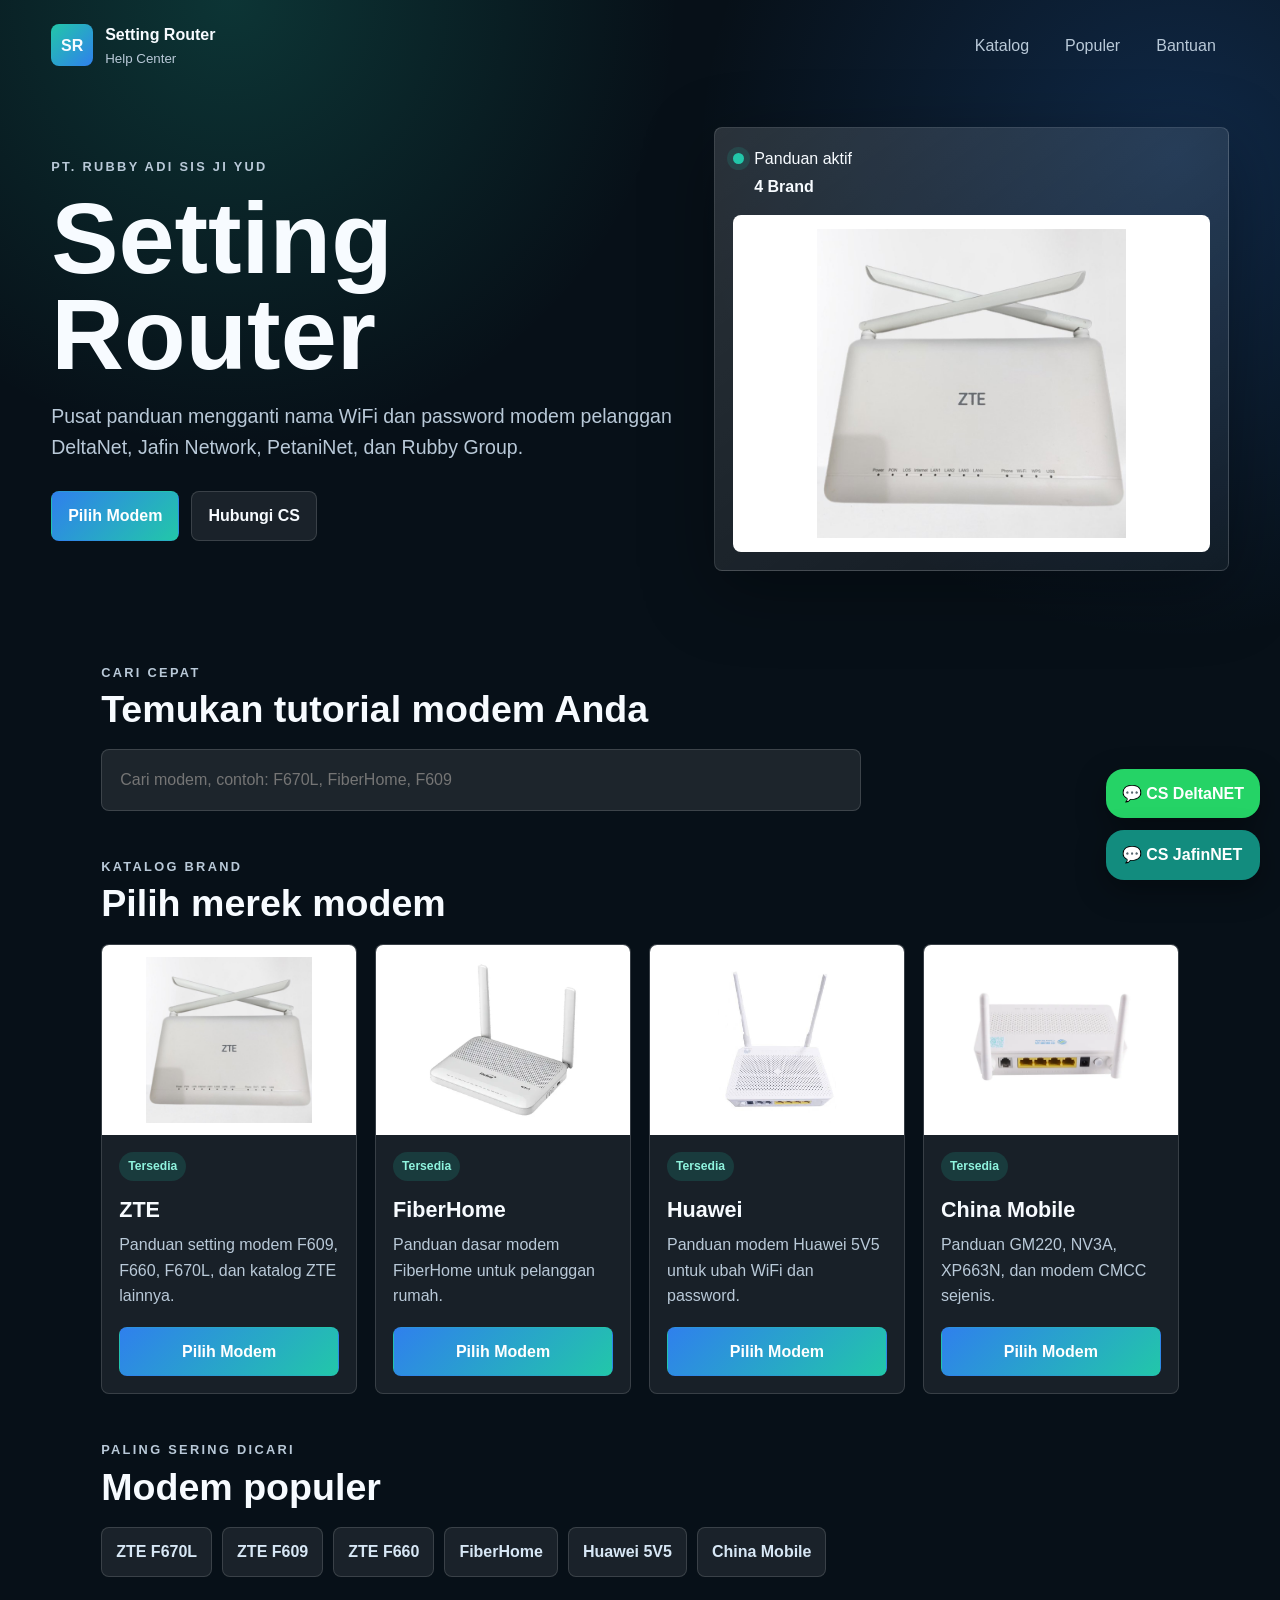
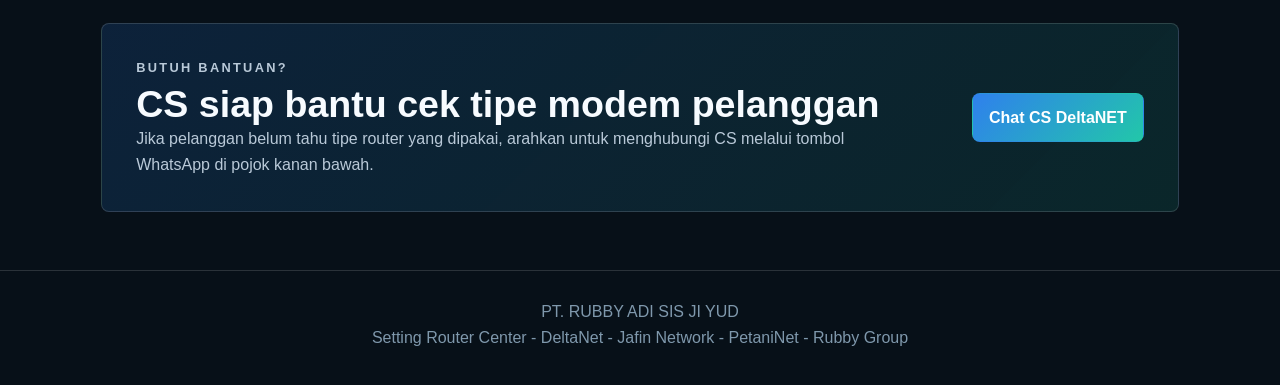
==== commit c79a6555: "Fix HTML structure and update modem description Updated eyebrow text and modified modem description." ====
--- a/index.html
+++ b/index.html
@@ -30,7 +30,7 @@
 
       <section class="hero-section">
         <div class="hero-copy">
-          <p class="eyebrow">PT. RUBBY ADI SIS JI YUD</p>
+          <h3><p class="eyebrow">PT. RUBBY ADI SIS JI YUD</p><h3>
           <h1>Setting Router</h1>
           <p class="hero-text">
             Pusat panduan mengganti nama WiFi dan password modem pelanggan
@@ -84,7 +84,7 @@
             <div class="content">
               <span class="pill available">Tersedia</span>
               <h3>ZTE</h3>
-              <p>F609, F660, F670L, dan katalog ZTE lainnya.</p>
+              <p>Panduan setting modem F609, F660, F670L, dan katalog ZTE lainnya.</p>
               <a class="btn card-btn" href="zte.html">Pilih Modem</a>
             </div>
           </article>
